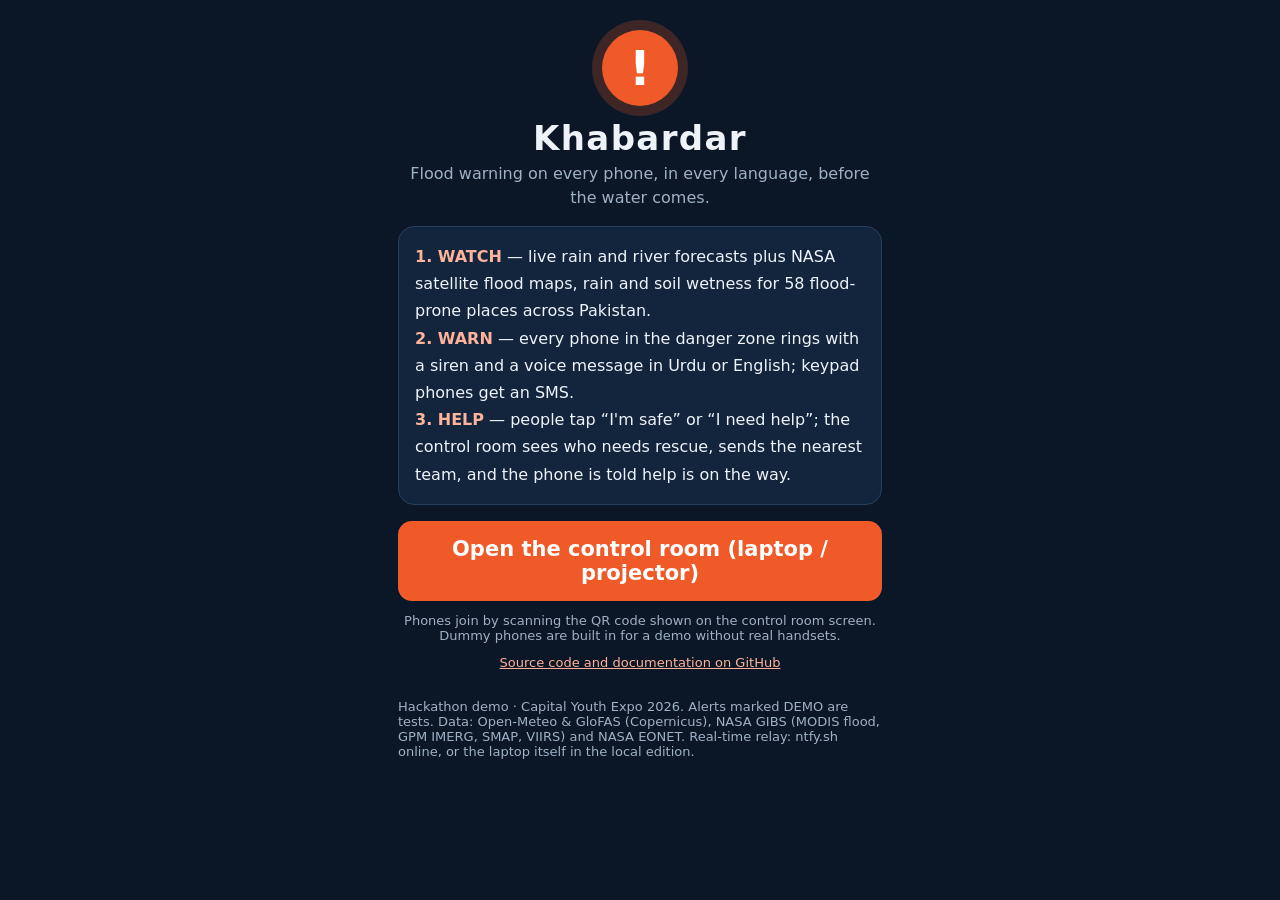
==== web/index.html @ 0d129a55 "One app for both editions; 58 places; NASA flood, rain and soil data with 2022/2025 replays; dummy p" ====
<!doctype html>
<html lang="en">
<head>
<meta charset="utf-8">
<meta name="viewport" content="width=device-width, initial-scale=1">
<title>Khabardar — flood warning on every phone</title>
<link rel="stylesheet" href="css/phone.css">
<style>
  .choices{display:grid;gap:12px}
  a.big{display:block;text-align:center;text-decoration:none}
  .how{line-height:1.7}
  .how b{color:#ffb39a}
</style>
</head>
<body>
<section class="screen">
  <div class="hero">
    <div class="logo">!</div>
    <h1>Khabardar</h1>
    <p class="tag">Flood warning on every phone, in every language, before the water comes.</p>
  </div>
  <div class="card how">
    <b>1. WATCH</b> — live rain and river forecasts plus NASA satellite flood maps, rain and soil wetness for 58 flood-prone places across Pakistan.<br>
    <b>2. WARN</b> — every phone in the danger zone rings with a siren and a voice message in Urdu or English; keypad phones get an SMS.<br>
    <b>3. HELP</b> — people tap “I'm safe” or “I need help”; the control room sees who needs rescue, sends the nearest team, and the phone is told help is on the way.
  </div>
  <div class="choices">
    <a class="big" href="dashboard.html">Open the control room (laptop / projector)</a>
    <p class="small muted" style="text-align:center;margin:0">Phones join by scanning the QR code shown on the control room screen. Dummy phones are built in for a demo without real handsets.</p>
    <p class="small" style="text-align:center;margin:0"><a href="https://github.com/Mansoorrehman97/khabardar" target="_blank" rel="noopener" style="color:#ffb39a">Source code and documentation on GitHub</a></p>
  </div>
  <p class="small muted">Hackathon demo · Capital Youth Expo 2026. Alerts marked DEMO are tests. Data: Open-Meteo &amp; GloFAS (Copernicus), NASA GIBS (MODIS flood, GPM IMERG, SMAP, VIIRS) and NASA EONET. Real-time relay: ntfy.sh online, or the laptop itself in the local edition.</p>
</section>
</body>
</html>
---- web/css/phone.css ----
:root{--bg:#0b1726;--card:#13253c;--ink:#eef3f9;--muted:#9fb1c6;--accent:#f05a28;--green:#1f9d5c;--red:#d62828;--line:#24405f}
*{box-sizing:border-box;-webkit-tap-highlight-color:transparent}
html,body{margin:0;min-height:100%;background:var(--bg);color:var(--ink);font-family:"Segoe UI",system-ui,-apple-system,Roboto,"Noto Sans","Noto Naskh Arabic",Arial,sans-serif}
.screen{min-height:100vh;padding:20px 18px 28px;display:flex;flex-direction:column;gap:16px;max-width:520px;margin:0 auto}
.screen[hidden]{display:none}
[dir=rtl] .field label,[dir=rtl] p,[dir=rtl] h1,[dir=rtl] h2{text-align:right}
.hero{text-align:center;margin-top:10px}
.logo,.alert-icon{width:76px;height:76px;margin:0 auto;border-radius:50%;background:var(--accent);display:flex;align-items:center;justify-content:center;font-size:48px;font-weight:900;color:#fff;box-shadow:0 0 0 10px rgba(240,90,40,.22)}
h1{font-size:34px;margin:12px 0 4px;letter-spacing:.04em;text-align:center}
.hero h1{text-align:center!important}
.tag{color:var(--muted);margin:0;text-align:center!important;line-height:1.5}
.card{background:var(--card);border:1px solid var(--line);border-radius:16px;padding:16px}
.field{margin-bottom:14px}
.field label{display:block;font-weight:700;margin-bottom:6px}
select,input{width:100%;font-size:17px;padding:12px;border-radius:10px;border:1px solid var(--line);background:#0d1c2f;color:var(--ink)}
.langs{display:grid;grid-template-columns:repeat(2,1fr);gap:6px}
.langs button{font-size:17px;padding:10px 4px;border-radius:10px;border:1px solid var(--line);background:#0d1c2f;color:var(--ink)}
.langs button.on{background:var(--accent);border-color:var(--accent);font-weight:800}
.check{display:flex;gap:8px;align-items:center;margin:4px 0 12px}
.check input{width:auto}
button{font-family:inherit;cursor:pointer}
.big{width:100%;font-size:21px;font-weight:900;padding:16px;border-radius:14px;border:0;background:var(--accent);color:#fff}
.big.green{background:var(--green)}.big.red{background:var(--red)}
.ghost{width:100%;font-size:16px;padding:12px;border-radius:12px;border:1px solid var(--line);background:transparent;color:var(--ink)}
.ghost.light{border-color:rgba(255,255,255,.6)}
.row2{display:grid;grid-template-columns:1fr 1fr;gap:10px}
.small{font-size:13px}.muted{color:var(--muted)}
.status-top{font-size:14px;color:var(--muted)}
.conn{color:#f5c542}.conn.ok{color:#2bb673}.conn.bad{color:#e5383b}
.shield{text-align:center;margin-top:30px}
.shield-icon{width:110px;height:110px;margin:0 auto 10px;border-radius:50%;background:var(--green);display:flex;align-items:center;justify-content:center;font-size:64px;font-weight:900;color:#fff;box-shadow:0 0 0 14px rgba(31,157,92,.2)}
.shield h2{font-size:28px;margin:8px 0;text-align:center!important}
.shield p{color:var(--muted);text-align:center!important}
.vname{font-size:22px;font-weight:800}
.riskline{font-size:18px}
/* ALERT */
.alert{background:#b3001b;animation:flash 1s infinite;text-align:center;justify-content:center}
.alert.watch{background:#b98100;animation:none}
.alert.warning{background:#c2410c}
.alert.evacuate{background:#b3001b}
@keyframes flash{0%,100%{filter:brightness(1)}50%{filter:brightness(1.35)}}
.alert h1{font-size:40px;margin:6px 0;text-align:center!important}
.alert .alert-icon{background:#fff;color:#b3001b;box-shadow:0 0 0 14px rgba(255,255,255,.25);animation:pulse 1s infinite}
@keyframes pulse{0%,100%{transform:scale(1)}50%{transform:scale(1.12)}}
.aplace{font-size:22px;font-weight:800}
.abody{font-size:21px;line-height:1.6;margin:0;text-align:center!important}
.safe-box{background:rgba(0,0,0,.25);border-radius:14px;padding:12px}
.safe-name{font-size:22px;font-weight:900;margin:2px 0 8px}
.route{display:inline-block;background:#fff;color:#111;font-weight:800;padding:10px 16px;border-radius:10px;text-decoration:none}
.demo-tag{position:fixed;top:10px;right:10px;background:#fff;color:#b3001b;font-weight:900;padding:3px 8px;border-radius:6px;font-size:12px}
[hidden]{display:none!important}
.rescue-box{border-color:#f28c28;background:#3a2410;font-size:17px;line-height:1.5;text-align:center}
.rescue-box.done{border-color:#2bb673;background:#123524}
.dtitle{font-weight:800;font-size:17px;margin-bottom:10px}
[dir=rtl] .dtitle{text-align:right}
.opts{display:grid;grid-template-columns:repeat(4,1fr);gap:6px}
.opts.wrap{grid-template-columns:1fr 1fr}
.opts button{font-size:16px;padding:11px 6px;border-radius:10px;border:1px solid var(--line);background:#0d1c2f;color:var(--ink)}
.opts button.on{background:var(--accent);border-color:var(--accent);font-weight:800}
#nasaLine{margin-top:4px}
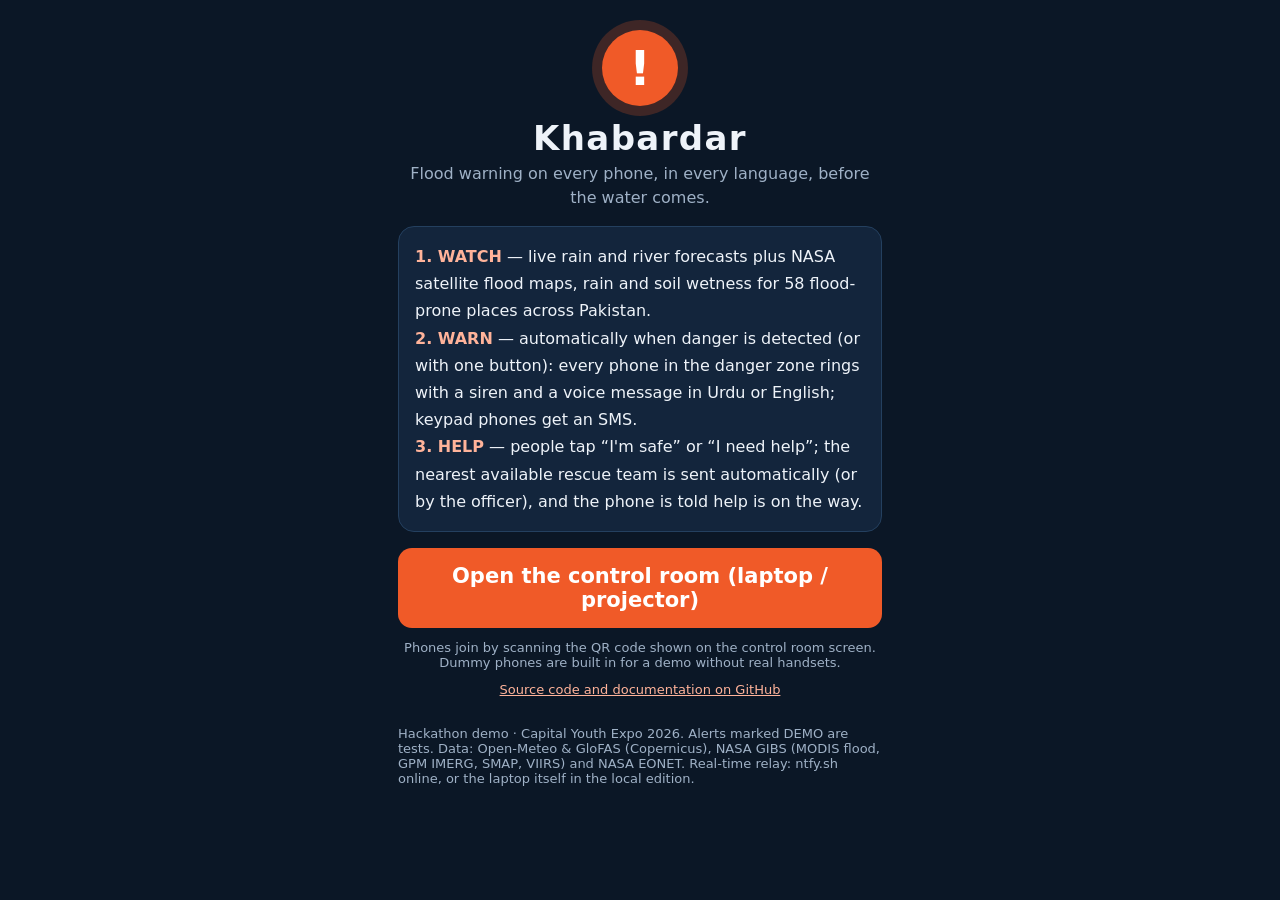
==== commit 0418cf35: "Automatic mode: auto alerts with countdown, cancel and escalation; auto rescue dispatch of best avai" ====
--- a/web/index.html
+++ b/web/index.html
@@ -21,8 +21,8 @@
   </div>
   <div class="card how">
     <b>1. WATCH</b> — live rain and river forecasts plus NASA satellite flood maps, rain and soil wetness for 58 flood-prone places across Pakistan.<br>
-    <b>2. WARN</b> — every phone in the danger zone rings with a siren and a voice message in Urdu or English; keypad phones get an SMS.<br>
-    <b>3. HELP</b> — people tap “I'm safe” or “I need help”; the control room sees who needs rescue, sends the nearest team, and the phone is told help is on the way.
+    <b>2. WARN</b> — automatically when danger is detected (or with one button): every phone in the danger zone rings with a siren and a voice message in Urdu or English; keypad phones get an SMS.<br>
+    <b>3. HELP</b> — people tap “I'm safe” or “I need help”; the nearest available rescue team is sent automatically (or by the officer), and the phone is told help is on the way.
   </div>
   <div class="choices">
     <a class="big" href="dashboard.html">Open the control room (laptop / projector)</a>
--- a/web/css/phone.css
+++ b/web/css/phone.css
@@ -58,3 +58,5 @@
 .opts button{font-size:16px;padding:11px 6px;border-radius:10px;border:1px solid var(--line);background:#0d1c2f;color:var(--ink)}
 .opts button.on{background:var(--accent);border-color:var(--accent);font-weight:800}
 #nasaLine{margin-top:4px}
+.why{background:rgba(0,0,0,.28);border-radius:12px;padding:8px 12px;margin:0;font-size:15px;line-height:1.5;text-align:center!important}
+.why b{display:block;font-size:12px;letter-spacing:.06em;opacity:.85}
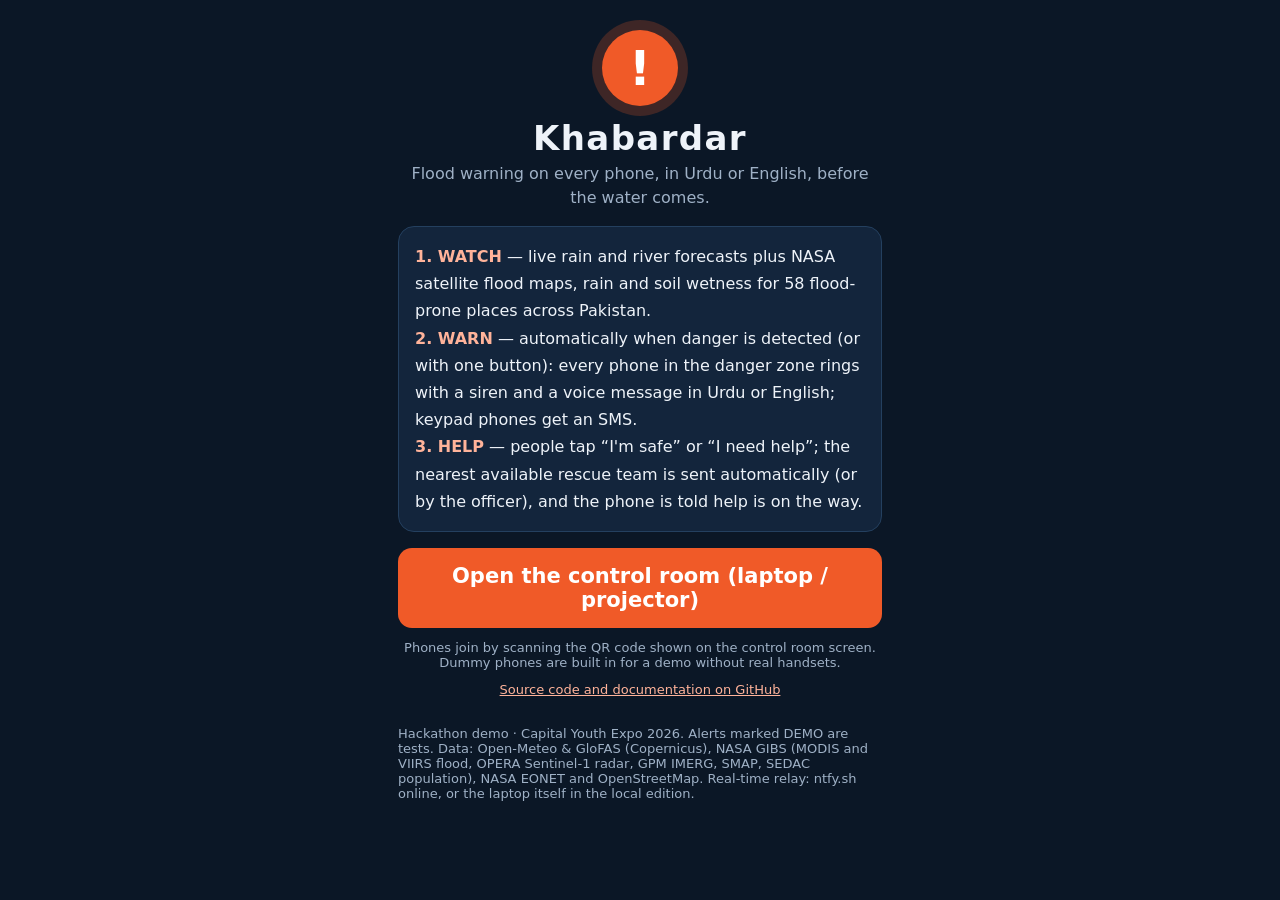
==== commit 1a42bfe0: "Clean-up: remove unrelated Upstream replay and unused hosting files, fix outdated text - Remove the " ====
--- a/web/index.html
+++ b/web/index.html
@@ -17,7 +17,7 @@
   <div class="hero">
     <div class="logo">!</div>
     <h1>Khabardar</h1>
-    <p class="tag">Flood warning on every phone, in every language, before the water comes.</p>
+    <p class="tag">Flood warning on every phone, in Urdu or English, before the water comes.</p>
   </div>
   <div class="card how">
     <b>1. WATCH</b> — live rain and river forecasts plus NASA satellite flood maps, rain and soil wetness for 58 flood-prone places across Pakistan.<br>
@@ -29,7 +29,7 @@
     <p class="small muted" style="text-align:center;margin:0">Phones join by scanning the QR code shown on the control room screen. Dummy phones are built in for a demo without real handsets.</p>
     <p class="small" style="text-align:center;margin:0"><a href="https://github.com/Mansoorrehman97/khabardar" target="_blank" rel="noopener" style="color:#ffb39a">Source code and documentation on GitHub</a></p>
   </div>
-  <p class="small muted">Hackathon demo · Capital Youth Expo 2026. Alerts marked DEMO are tests. Data: Open-Meteo &amp; GloFAS (Copernicus), NASA GIBS (MODIS flood, GPM IMERG, SMAP, VIIRS) and NASA EONET. Real-time relay: ntfy.sh online, or the laptop itself in the local edition.</p>
+  <p class="small muted">Hackathon demo · Capital Youth Expo 2026. Alerts marked DEMO are tests. Data: Open-Meteo &amp; GloFAS (Copernicus), NASA GIBS (MODIS and VIIRS flood, OPERA Sentinel-1 radar, GPM IMERG, SMAP, SEDAC population), NASA EONET and OpenStreetMap. Real-time relay: ntfy.sh online, or the laptop itself in the local edition.</p>
 </section>
 </body>
 </html>
--- a/web/css/phone.css
+++ b/web/css/phone.css
@@ -58,5 +58,10 @@
 .opts button{font-size:16px;padding:11px 6px;border-radius:10px;border:1px solid var(--line);background:#0d1c2f;color:var(--ink)}
 .opts button.on{background:var(--accent);border-color:var(--accent);font-weight:800}
 #nasaLine{margin-top:4px}
+.allclear{background:#0f5132;justify-content:center;text-align:center}
+.allclear h2{font-size:38px!important}
+.allclear p{color:#e6fff0!important;font-size:19px;line-height:1.6}
+.outbox{background:#3a2410;border:1px solid #f28c28;border-radius:10px;padding:8px 10px;text-align:center}
+.big-title{font-size:24px;text-align:center}
 .why{background:rgba(0,0,0,.28);border-radius:12px;padding:8px 12px;margin:0;font-size:15px;line-height:1.5;text-align:center!important}
 .why b{display:block;font-size:12px;letter-spacing:.06em;opacity:.85}
